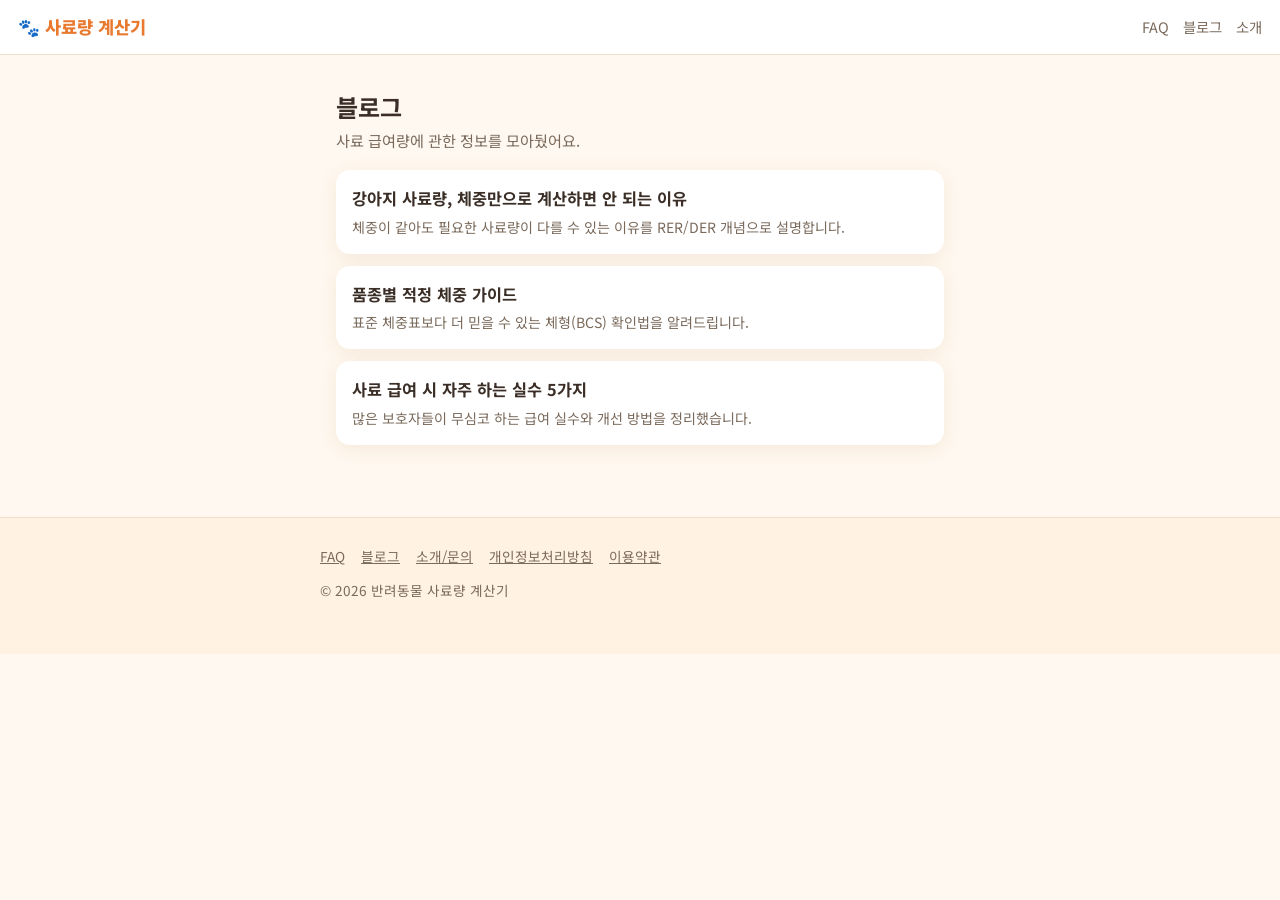
==== blog/index.html @ 7dec8ece "반려동물 사료량 계산기 초기 버전 (1차 스테이지) 간편모드/상세모드 DER 계산기, 컵·숟가락 SVG 시각화, 사료 소진일 캘린더 연동, URL 공유, 블로그/FAQ/법적 페이지" ====
<!DOCTYPE html>
<html lang="ko">
<head>
<meta charset="UTF-8">
<meta name="viewport" content="width=device-width, initial-scale=1.0">
<title>블로그 | 반려동물 사료량 계산기</title>
<meta name="description" content="강아지·고양이 사료 급여량과 관련된 정보 글 모음입니다.">
<meta name="robots" content="index, follow">
<link rel="canonical" href="https://example.com/blog/">
<meta property="og:type" content="website">
<meta property="og:title" content="블로그 | 반려동물 사료량 계산기">
<meta property="og:description" content="강아지·고양이 사료 급여량과 관련된 정보 글 모음입니다.">
<meta property="og:image" content="https://example.com/assets/og-image.png">
<meta property="og:url" content="https://example.com/blog/">
<link href="https://fonts.googleapis.com/css2?family=Noto+Sans+KR:wght@400;700;800;900&display=swap" rel="stylesheet">
<link rel="stylesheet" href="../css/style.css">
</head>
<body>

<header class="site-header">
  <a href="/" class="logo" aria-label="반려동물 사료량 계산기 홈으로">🐾 사료량 계산기</a>
  <nav class="site-nav" aria-label="주요 메뉴">
    <a href="/faq.html">FAQ</a>
    <a href="/blog/">블로그</a>
    <a href="/about.html">소개</a>
  </nav>
</header>

<main>
  <h1>블로그</h1>
  <p class="subtitle">사료 급여량에 관한 정보를 모아뒀어요.</p>

  <ul class="post-list">
    <li>
      <a href="/blog/weight-only-is-not-enough.html">
        <h3>강아지 사료량, 체중만으로 계산하면 안 되는 이유</h3>
        <p>체중이 같아도 필요한 사료량이 다를 수 있는 이유를 RER/DER 개념으로 설명합니다.</p>
      </a>
    </li>
    <li>
      <a href="/blog/breed-weight-guide.html">
        <h3>품종별 적정 체중 가이드</h3>
        <p>표준 체중표보다 더 믿을 수 있는 체형(BCS) 확인법을 알려드립니다.</p>
      </a>
    </li>
    <li>
      <a href="/blog/common-feeding-mistakes.html">
        <h3>사료 급여 시 자주 하는 실수 5가지</h3>
        <p>많은 보호자들이 무심코 하는 급여 실수와 개선 방법을 정리했습니다.</p>
      </a>
    </li>
  </ul>
</main>

<footer class="site-footer">
  <div class="footer-inner">
    <nav aria-label="하단 메뉴">
      <a href="/faq.html">FAQ</a>
      <a href="/blog/">블로그</a>
      <a href="/about.html">소개/문의</a>
      <a href="/privacy.html">개인정보처리방침</a>
      <a href="/terms.html">이용약관</a>
    </nav>
    <p>© 2026 반려동물 사료량 계산기</p>
  </div>
</footer>

</body>
</html>
---- css/style.css ----
/* ==========================================================================
   반려동물 사료량 계산기 - 공통 스타일
   웜톤/파스텔 팔레트, 모바일 퍼스트
   ========================================================================== */

:root {
  --color-bg: #fff8f0;
  --color-bg-card: #ffffff;
  --color-primary: #ff9a5a;
  --color-primary-dark: #e8792f;
  --color-primary-light: #ffe3c9;
  --color-accent: #ffb677;
  --color-text: #3a2e26;
  --color-text-muted: #7a6a5c;
  --color-border: #f0dfc9;
  --color-success: #6fb98f;
  --color-danger: #e2664d;
  --color-badge-bg: #fff1e0;
  --radius-sm: 8px;
  --radius-md: 14px;
  --radius-lg: 22px;
  --shadow-card: 0 4px 18px rgba(180, 120, 60, 0.12);
  --font-base: "Noto Sans KR", -apple-system, BlinkMacSystemFont, "Malgun Gothic", sans-serif;
}

* {
  box-sizing: border-box;
}

html {
  -webkit-text-size-adjust: 100%;
}

body {
  margin: 0;
  font-family: var(--font-base);
  background: var(--color-bg);
  color: var(--color-text);
  line-height: 1.5;
  min-height: 100vh;
}

img {
  max-width: 100%;
  display: block;
}

a {
  color: var(--color-primary-dark);
}

.hidden {
  display: none !important;
}

.visually-hidden {
  position: absolute;
  width: 1px;
  height: 1px;
  overflow: hidden;
  clip: rect(0 0 0 0);
  white-space: nowrap;
}

/* ---------- 레이아웃 ---------- */
.site-header {
  display: flex;
  align-items: center;
  justify-content: space-between;
  padding: 14px 18px;
  background: var(--color-bg-card);
  border-bottom: 1px solid var(--color-border);
  position: sticky;
  top: 0;
  z-index: 50;
}

.site-header .logo {
  font-weight: 800;
  font-size: 1.1rem;
  color: var(--color-primary-dark);
  text-decoration: none;
  display: flex;
  align-items: center;
  gap: 6px;
}

.site-nav {
  display: flex;
  gap: 14px;
  font-size: 0.9rem;
}

.site-nav a {
  color: var(--color-text-muted);
  text-decoration: none;
}

.site-nav a:hover,
.site-nav a:focus-visible {
  color: var(--color-primary-dark);
}

main {
  max-width: 640px;
  margin: 0 auto;
  padding: 16px 16px 60px;
}

.site-footer {
  background: #fff2e2;
  border-top: 1px solid var(--color-border);
  padding: 28px 18px 40px;
  font-size: 0.85rem;
  color: var(--color-text-muted);
}

.site-footer .footer-inner {
  max-width: 640px;
  margin: 0 auto;
}

.site-footer nav {
  display: flex;
  flex-wrap: wrap;
  gap: 10px 16px;
  margin-bottom: 12px;
}

.site-footer a {
  color: var(--color-text-muted);
  text-decoration: underline;
}

/* ---------- 타이틀/서브텍스트 ---------- */
h1 {
  font-size: 1.5rem;
  margin: 6px 0 4px;
}

h2 {
  font-size: 1.2rem;
  margin: 0 0 10px;
}

.subtitle {
  color: var(--color-text-muted);
  margin: 0 0 18px;
  font-size: 0.95rem;
}

/* ---------- 카드 ---------- */
.card {
  background: var(--color-bg-card);
  border-radius: var(--radius-lg);
  box-shadow: var(--shadow-card);
  padding: 18px;
  margin-bottom: 16px;
}

/* ---------- 폼 요소 ---------- */
.form-group {
  margin-bottom: 16px;
}

.form-group label,
.form-group legend {
  display: block;
  font-weight: 700;
  font-size: 0.92rem;
  margin-bottom: 8px;
  padding: 0;
}

.chip-group {
  display: flex;
  gap: 8px;
}

.chip {
  flex: 1;
  border: 2px solid var(--color-border);
  background: #fff;
  border-radius: var(--radius-md);
  padding: 12px 10px;
  font-size: 1rem;
  font-weight: 700;
  color: var(--color-text-muted);
  cursor: pointer;
  transition: all 0.15s ease;
}

.chip[aria-pressed="true"] {
  background: var(--color-primary);
  border-color: var(--color-primary);
  color: #fff;
}

.chip:focus-visible {
  outline: 3px solid var(--color-accent);
  outline-offset: 2px;
}

input[type="number"],
input[type="text"],
input[type="email"],
select,
textarea {
  width: 100%;
  padding: 12px 14px;
  border: 2px solid var(--color-border);
  border-radius: var(--radius-md);
  font-size: 1rem;
  background: #fff;
  color: var(--color-text);
  font-family: inherit;
}

input:focus-visible,
select:focus-visible,
textarea:focus-visible {
  outline: 3px solid var(--color-accent);
  outline-offset: 1px;
  border-color: var(--color-primary);
}

.field-row {
  display: flex;
  gap: 10px;
}

.field-row > * {
  flex: 1;
}

.field-hint {
  font-size: 0.8rem;
  color: var(--color-text-muted);
  margin-top: 6px;
}

.field-error {
  font-size: 0.82rem;
  color: var(--color-danger);
  margin-top: 6px;
  display: none;
}

.field-error.show {
  display: block;
}

.form-group.is-disabled {
  opacity: 0.5;
}

/* ---------- 버튼 ---------- */
.btn {
  display: inline-flex;
  align-items: center;
  justify-content: center;
  gap: 6px;
  width: 100%;
  padding: 14px 18px;
  border-radius: var(--radius-md);
  font-size: 1.02rem;
  font-weight: 800;
  border: none;
  cursor: pointer;
  text-decoration: none;
  text-align: center;
}

.btn-primary {
  background: linear-gradient(135deg, var(--color-primary), var(--color-primary-dark));
  color: #fff;
  box-shadow: 0 6px 16px rgba(232, 121, 47, 0.35);
}

.btn-primary:hover {
  filter: brightness(1.03);
}

.btn-secondary {
  background: var(--color-badge-bg);
  color: var(--color-primary-dark);
  border: 2px solid var(--color-primary-light);
}

.btn-ghost {
  background: transparent;
  color: var(--color-text-muted);
  border: 2px solid var(--color-border);
}

.btn-sm {
  width: auto;
  padding: 9px 14px;
  font-size: 0.88rem;
}

.btn:disabled {
  opacity: 0.55;
  cursor: not-allowed;
}

.btn-row {
  display: flex;
  gap: 10px;
  margin-top: 10px;
}

.btn-row .btn {
  flex: 1;
}

/* ---------- 결과 박스 ---------- */
.result-box {
  background: linear-gradient(160deg, #fff3e2, #ffffff);
  border: 1px solid var(--color-primary-light);
  border-radius: var(--radius-lg);
  padding: 22px 18px;
  text-align: center;
  margin-top: 18px;
}

.result-headline {
  font-size: 0.95rem;
  color: var(--color-text-muted);
  margin-bottom: 4px;
}

.result-kcal {
  font-size: 2.4rem;
  font-weight: 900;
  color: var(--color-primary-dark);
  line-height: 1.1;
}

.result-sub {
  margin-top: 10px;
  font-size: 1.05rem;
  font-weight: 700;
}

.result-note {
  font-size: 0.8rem;
  color: var(--color-text-muted);
  margin-top: 10px;
  line-height: 1.5;
}

.assumption-badges {
  display: flex;
  flex-wrap: wrap;
  gap: 6px;
  justify-content: center;
  margin-top: 12px;
}

.badge {
  background: var(--color-badge-bg);
  color: var(--color-primary-dark);
  border-radius: 999px;
  padding: 4px 12px;
  font-size: 0.78rem;
  font-weight: 700;
}

.disclaimer {
  font-size: 0.78rem;
  color: var(--color-text-muted);
  background: #fbf3e7;
  border-left: 3px solid var(--color-accent);
  padding: 10px 12px;
  border-radius: var(--radius-sm);
  margin-top: 14px;
  text-align: left;
}

.small-link {
  font-size: 0.82rem;
  color: var(--color-text-muted);
  text-decoration: underline;
}

/* ---------- 시각화 ---------- */
.visual-wrap {
  display: flex;
  flex-direction: column;
  align-items: center;
  margin: 16px 0;
}

.visual-wrap svg {
  width: 160px;
  height: auto;
}

.visual-caption {
  font-size: 0.78rem;
  color: var(--color-text-muted);
  margin-top: 6px;
  text-align: center;
}

.shape-picker {
  display: flex;
  gap: 6px;
  justify-content: center;
  margin-top: 10px;
}

.shape-btn {
  width: 34px;
  height: 34px;
  border-radius: 50%;
  border: 2px solid var(--color-border);
  background: #fff;
  cursor: pointer;
  display: flex;
  align-items: center;
  justify-content: center;
}

.shape-btn[aria-pressed="true"] {
  border-color: var(--color-primary);
  background: var(--color-primary-light);
}

/* ---------- 아코디언 (FAQ) ---------- */
.accordion-item {
  border-bottom: 1px solid var(--color-border);
}

.accordion-item:last-child {
  border-bottom: none;
}

.accordion-trigger {
  width: 100%;
  text-align: left;
  background: none;
  border: none;
  padding: 16px 4px;
  font-size: 1rem;
  font-weight: 700;
  color: var(--color-text);
  cursor: pointer;
  display: flex;
  justify-content: space-between;
  align-items: center;
  gap: 10px;
}

.accordion-trigger .plus {
  transition: transform 0.2s ease;
  color: var(--color-primary-dark);
  font-size: 1.2rem;
}

.accordion-trigger[aria-expanded="true"] .plus {
  transform: rotate(45deg);
}

.accordion-panel {
  padding: 0 4px 16px;
  color: var(--color-text-muted);
  font-size: 0.92rem;
  line-height: 1.6;
}

/* ---------- 광고/제휴 자리 ---------- */
.ad-slot {
  background: repeating-linear-gradient(45deg, #f5ebdc, #f5ebdc 10px, #efe1cb 10px, #efe1cb 20px);
  border: 1px dashed var(--color-border);
  border-radius: var(--radius-md);
  min-height: 90px;
  display: flex;
  align-items: center;
  justify-content: center;
  color: var(--color-text-muted);
  font-size: 0.78rem;
  margin: 18px 0;
}

.affiliate-box {
  background: #fff;
  border: 1px solid var(--color-border);
  border-radius: var(--radius-md);
  padding: 14px;
  margin: 14px 0;
}

.affiliate-disclosure {
  font-size: 0.72rem;
  color: var(--color-text-muted);
  margin-top: 8px;
}

/* ---------- 블로그 ---------- */
.post-list {
  list-style: none;
  padding: 0;
  margin: 0;
}

.post-list li {
  margin-bottom: 12px;
}

.post-list a {
  display: block;
  background: var(--color-bg-card);
  border-radius: var(--radius-md);
  padding: 16px;
  text-decoration: none;
  box-shadow: var(--shadow-card);
}

.post-list h3 {
  margin: 0 0 6px;
  color: var(--color-text);
  font-size: 1.02rem;
}

.post-list p {
  margin: 0;
  color: var(--color-text-muted);
  font-size: 0.88rem;
}

article.post-body {
  background: var(--color-bg-card);
  border-radius: var(--radius-lg);
  box-shadow: var(--shadow-card);
  padding: 22px 20px;
}

article.post-body h1 {
  margin-top: 0;
}

article.post-body p {
  margin: 0 0 14px;
  font-size: 0.96rem;
}

/* ---------- 유틸 ---------- */
.toast {
  position: fixed;
  bottom: 24px;
  left: 50%;
  transform: translateX(-50%) translateY(20px);
  background: var(--color-text);
  color: #fff;
  padding: 10px 18px;
  border-radius: 999px;
  font-size: 0.85rem;
  opacity: 0;
  pointer-events: none;
  transition: all 0.25s ease;
  z-index: 100;
}

.toast.show {
  opacity: 1;
  transform: translateX(-50%) translateY(0);
}

/* ---------- 반응형 ---------- */
@media (min-width: 640px) {
  main {
    padding-top: 28px;
  }
  .result-kcal {
    font-size: 2.8rem;
  }
}

/* ---------- 인쇄 ---------- */
@media print {
  .site-header,
  .site-footer,
  .ad-slot,
  .affiliate-box,
  form,
  .btn-row,
  .share-row,
  #back-to-simple,
  .shape-picker {
    display: none !important;
  }
  body {
    background: #fff;
  }
  .card,
  .result-box {
    box-shadow: none;
    border: 1px solid #ccc;
  }
}
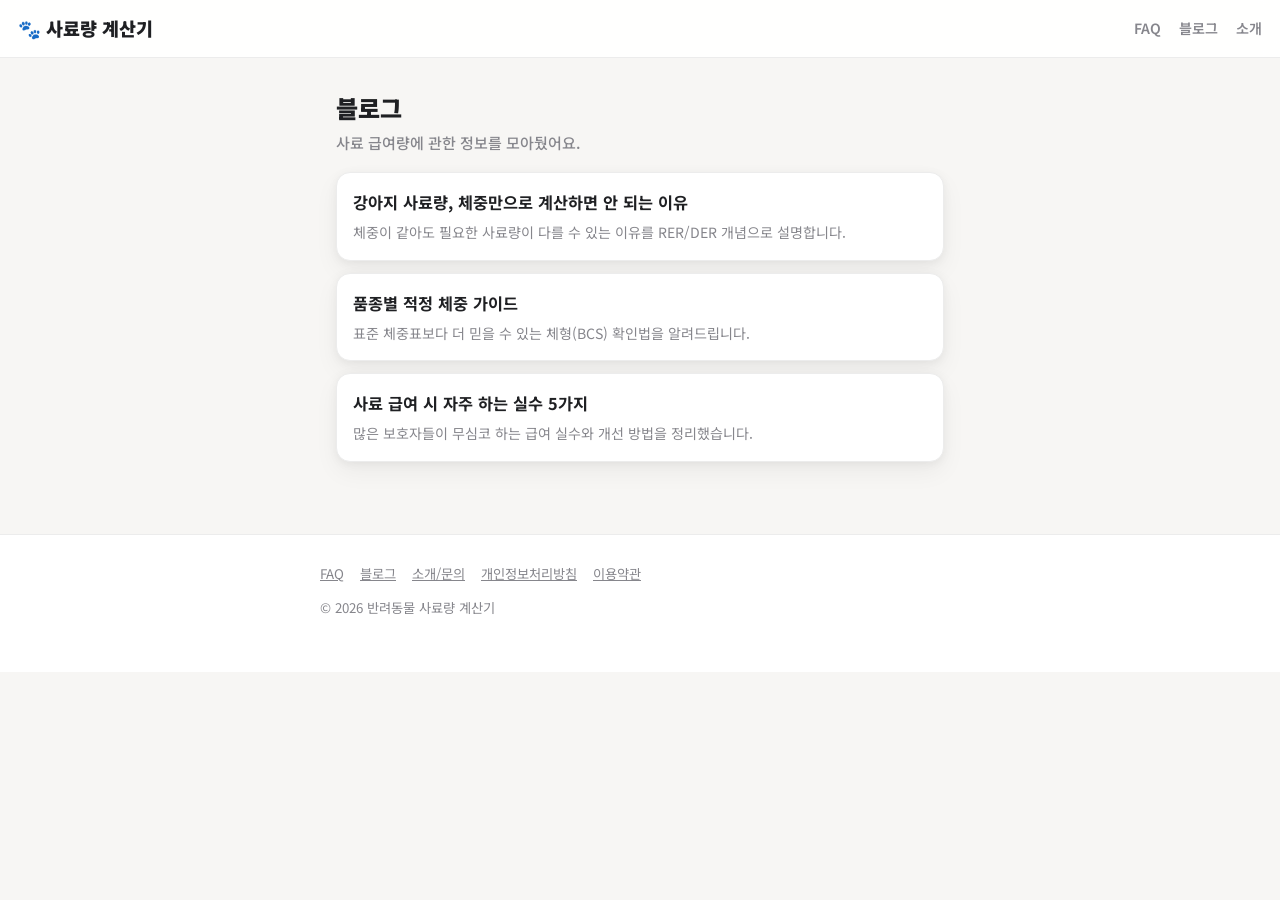
==== commit df92da65: "배포 도메인 반영 및 내비게이션 링크를 상대경로로 전환 canonical/OG 태그, sitemap.xml, robots.txt의 example.com 플레이스홀더를 실제 배포 주" ====
--- a/blog/index.html
+++ b/blog/index.html
@@ -6,23 +6,23 @@
 <title>블로그 | 반려동물 사료량 계산기</title>
 <meta name="description" content="강아지·고양이 사료 급여량과 관련된 정보 글 모음입니다.">
 <meta name="robots" content="index, follow">
-<link rel="canonical" href="https://example.com/blog/">
+<link rel="canonical" href="https://pet-food-calculator-eta.vercel.app/blog/">
 <meta property="og:type" content="website">
 <meta property="og:title" content="블로그 | 반려동물 사료량 계산기">
 <meta property="og:description" content="강아지·고양이 사료 급여량과 관련된 정보 글 모음입니다.">
-<meta property="og:image" content="https://example.com/assets/og-image.png">
-<meta property="og:url" content="https://example.com/blog/">
+<meta property="og:image" content="https://pet-food-calculator-eta.vercel.app/assets/og-image.png">
+<meta property="og:url" content="https://pet-food-calculator-eta.vercel.app/blog/">
 <link href="https://fonts.googleapis.com/css2?family=Noto+Sans+KR:wght@400;700;800;900&display=swap" rel="stylesheet">
 <link rel="stylesheet" href="../css/style.css">
 </head>
 <body>
 
 <header class="site-header">
-  <a href="/" class="logo" aria-label="반려동물 사료량 계산기 홈으로">🐾 사료량 계산기</a>
+  <a href="../" class="logo" aria-label="반려동물 사료량 계산기 홈으로">🐾 사료량 계산기</a>
   <nav class="site-nav" aria-label="주요 메뉴">
-    <a href="/faq.html">FAQ</a>
-    <a href="/blog/">블로그</a>
-    <a href="/about.html">소개</a>
+    <a href="../faq.html">FAQ</a>
+    <a href="./">블로그</a>
+    <a href="../about.html">소개</a>
   </nav>
 </header>
 
@@ -32,19 +32,19 @@
 
   <ul class="post-list">
     <li>
-      <a href="/blog/weight-only-is-not-enough.html">
+      <a href="weight-only-is-not-enough.html">
         <h3>강아지 사료량, 체중만으로 계산하면 안 되는 이유</h3>
         <p>체중이 같아도 필요한 사료량이 다를 수 있는 이유를 RER/DER 개념으로 설명합니다.</p>
       </a>
     </li>
     <li>
-      <a href="/blog/breed-weight-guide.html">
+      <a href="breed-weight-guide.html">
         <h3>품종별 적정 체중 가이드</h3>
         <p>표준 체중표보다 더 믿을 수 있는 체형(BCS) 확인법을 알려드립니다.</p>
       </a>
     </li>
     <li>
-      <a href="/blog/common-feeding-mistakes.html">
+      <a href="common-feeding-mistakes.html">
         <h3>사료 급여 시 자주 하는 실수 5가지</h3>
         <p>많은 보호자들이 무심코 하는 급여 실수와 개선 방법을 정리했습니다.</p>
       </a>
@@ -55,11 +55,11 @@
 <footer class="site-footer">
   <div class="footer-inner">
     <nav aria-label="하단 메뉴">
-      <a href="/faq.html">FAQ</a>
-      <a href="/blog/">블로그</a>
-      <a href="/about.html">소개/문의</a>
-      <a href="/privacy.html">개인정보처리방침</a>
-      <a href="/terms.html">이용약관</a>
+      <a href="../faq.html">FAQ</a>
+      <a href="./">블로그</a>
+      <a href="../about.html">소개/문의</a>
+      <a href="../privacy.html">개인정보처리방침</a>
+      <a href="../terms.html">이용약관</a>
     </nav>
     <p>© 2026 반려동물 사료량 계산기</p>
   </div>
--- a/css/style.css
+++ b/css/style.css
@@ -1,26 +1,28 @@
 /* ==========================================================================
    반려동물 사료량 계산기 - 공통 스타일
-   웜톤/파스텔 팔레트, 모바일 퍼스트
+   국내 펫커머스 앱 스타일 참고: 화이트 베이스 + 코랄 포인트 컬러, 카드형 UI
    ========================================================================== */
 
 :root {
-  --color-bg: #fff8f0;
+  --color-bg: #f7f6f4;
   --color-bg-card: #ffffff;
-  --color-primary: #ff9a5a;
-  --color-primary-dark: #e8792f;
-  --color-primary-light: #ffe3c9;
-  --color-accent: #ffb677;
-  --color-text: #3a2e26;
-  --color-text-muted: #7a6a5c;
-  --color-border: #f0dfc9;
-  --color-success: #6fb98f;
-  --color-danger: #e2664d;
-  --color-badge-bg: #fff1e0;
+  --color-primary: #ff5a3c;
+  --color-primary-dark: #e6431f;
+  --color-primary-light: #ffe4dc;
+  --color-accent: #2ec4b6;
+  --color-accent-light: #e2f7f4;
+  --color-text: #1f2023;
+  --color-text-muted: #86868c;
+  --color-border: #ececec;
+  --color-success: #2ec4b6;
+  --color-danger: #ef4444;
+  --color-badge-bg: #fff1ee;
   --radius-sm: 8px;
   --radius-md: 14px;
-  --radius-lg: 22px;
-  --shadow-card: 0 4px 18px rgba(180, 120, 60, 0.12);
-  --font-base: "Noto Sans KR", -apple-system, BlinkMacSystemFont, "Malgun Gothic", sans-serif;
+  --radius-lg: 20px;
+  --shadow-card: 0 2px 10px rgba(20, 20, 20, 0.05), 0 10px 24px rgba(20, 20, 20, 0.05);
+  --shadow-btn: 0 8px 20px rgba(255, 90, 60, 0.28);
+  --font-base: "Pretendard", "Noto Sans KR", -apple-system, BlinkMacSystemFont, "Malgun Gothic", sans-serif;
 }
 
 * {
@@ -29,6 +31,7 @@
 
 html {
   -webkit-text-size-adjust: 100%;
+  scroll-padding-top: 72px;
 }
 
 body {
@@ -36,8 +39,10 @@
   font-family: var(--font-base);
   background: var(--color-bg);
   color: var(--color-text);
-  line-height: 1.5;
+  line-height: 1.6;
   min-height: 100vh;
+  word-break: keep-all;
+  overflow-wrap: break-word;
 }
 
 img {
@@ -68,7 +73,8 @@
   align-items: center;
   justify-content: space-between;
   padding: 14px 18px;
-  background: var(--color-bg-card);
+  background: rgba(255, 255, 255, 0.92);
+  backdrop-filter: saturate(180%) blur(10px);
   border-bottom: 1px solid var(--color-border);
   position: sticky;
   top: 0;
@@ -76,9 +82,9 @@
 }
 
 .site-header .logo {
-  font-weight: 800;
-  font-size: 1.1rem;
-  color: var(--color-primary-dark);
+  font-weight: 900;
+  font-size: 1.15rem;
+  color: var(--color-text);
   text-decoration: none;
   display: flex;
   align-items: center;
@@ -87,31 +93,32 @@
 
 .site-nav {
   display: flex;
-  gap: 14px;
-  font-size: 0.9rem;
+  gap: 18px;
+  font-size: 0.88rem;
 }
 
 .site-nav a {
   color: var(--color-text-muted);
   text-decoration: none;
+  font-weight: 600;
 }
 
 .site-nav a:hover,
 .site-nav a:focus-visible {
-  color: var(--color-primary-dark);
+  color: var(--color-primary);
 }
 
 main {
   max-width: 640px;
   margin: 0 auto;
-  padding: 16px 16px 60px;
+  padding: 18px 16px 60px;
 }
 
 .site-footer {
-  background: #fff2e2;
+  background: #ffffff;
   border-top: 1px solid var(--color-border);
   padding: 28px 18px 40px;
-  font-size: 0.85rem;
+  font-size: 0.83rem;
   color: var(--color-text-muted);
 }
 
@@ -135,18 +142,24 @@
 /* ---------- 타이틀/서브텍스트 ---------- */
 h1 {
   font-size: 1.5rem;
-  margin: 6px 0 4px;
+  font-weight: 900;
+  line-height: 1.35;
+  margin: 6px 0 6px;
 }
 
 h2 {
-  font-size: 1.2rem;
+  font-size: 1.15rem;
+  font-weight: 800;
+  line-height: 1.4;
   margin: 0 0 10px;
 }
 
 .subtitle {
   color: var(--color-text-muted);
   margin: 0 0 18px;
-  font-size: 0.95rem;
+  font-size: 0.94rem;
+  font-weight: 500;
+  line-height: 1.55;
 }
 
 /* ---------- 카드 ---------- */
@@ -154,36 +167,41 @@
   background: var(--color-bg-card);
   border-radius: var(--radius-lg);
   box-shadow: var(--shadow-card);
-  padding: 18px;
+  padding: 20px 18px;
   margin-bottom: 16px;
+  border: 1px solid var(--color-border);
 }
 
 /* ---------- 폼 요소 ---------- */
 .form-group {
-  margin-bottom: 16px;
+  margin-bottom: 18px;
 }
 
 .form-group label,
 .form-group legend {
   display: block;
   font-weight: 700;
-  font-size: 0.92rem;
+  font-size: 0.9rem;
   margin-bottom: 8px;
   padding: 0;
+  color: var(--color-text);
 }
 
 .chip-group {
   display: flex;
   gap: 8px;
+  background: #f4f3f1;
+  padding: 4px;
+  border-radius: var(--radius-md);
 }
 
 .chip {
   flex: 1;
-  border: 2px solid var(--color-border);
-  background: #fff;
-  border-radius: var(--radius-md);
-  padding: 12px 10px;
-  font-size: 1rem;
+  border: none;
+  background: transparent;
+  border-radius: calc(var(--radius-md) - 4px);
+  padding: 11px 10px;
+  font-size: 0.96rem;
   font-weight: 700;
   color: var(--color-text-muted);
   cursor: pointer;
@@ -191,13 +209,13 @@
 }
 
 .chip[aria-pressed="true"] {
-  background: var(--color-primary);
-  border-color: var(--color-primary);
-  color: #fff;
+  background: #ffffff;
+  color: var(--color-primary);
+  box-shadow: 0 2px 6px rgba(20, 20, 20, 0.08);
 }
 
 .chip:focus-visible {
-  outline: 3px solid var(--color-accent);
+  outline: 2px solid var(--color-primary);
   outline-offset: 2px;
 }
 
@@ -208,10 +226,10 @@
 textarea {
   width: 100%;
   padding: 12px 14px;
-  border: 2px solid var(--color-border);
+  border: 1.5px solid var(--color-border);
   border-radius: var(--radius-md);
   font-size: 1rem;
-  background: #fff;
+  background: #fbfbfa;
   color: var(--color-text);
   font-family: inherit;
 }
@@ -219,9 +237,10 @@
 input:focus-visible,
 select:focus-visible,
 textarea:focus-visible {
-  outline: 3px solid var(--color-accent);
-  outline-offset: 1px;
+  outline: none;
   border-color: var(--color-primary);
+  background: #fff;
+  box-shadow: 0 0 0 3px var(--color-primary-light);
 }
 
 .field-row {
@@ -244,6 +263,7 @@
   color: var(--color-danger);
   margin-top: 6px;
   display: none;
+  font-weight: 600;
 }
 
 .field-error.show {
@@ -251,7 +271,7 @@
 }
 
 .form-group.is-disabled {
-  opacity: 0.5;
+  opacity: 0.45;
 }
 
 /* ---------- 버튼 ---------- */
@@ -261,46 +281,51 @@
   justify-content: center;
   gap: 6px;
   width: 100%;
-  padding: 14px 18px;
+  padding: 15px 18px;
   border-radius: var(--radius-md);
-  font-size: 1.02rem;
+  font-size: 1rem;
   font-weight: 800;
   border: none;
   cursor: pointer;
   text-decoration: none;
   text-align: center;
+  transition: transform 0.08s ease, filter 0.15s ease;
 }
 
 .btn-primary {
-  background: linear-gradient(135deg, var(--color-primary), var(--color-primary-dark));
+  background: var(--color-primary);
   color: #fff;
-  box-shadow: 0 6px 16px rgba(232, 121, 47, 0.35);
+  box-shadow: var(--shadow-btn);
 }
 
 .btn-primary:hover {
-  filter: brightness(1.03);
+  filter: brightness(1.05);
+}
+
+.btn-primary:active {
+  transform: scale(0.98);
 }
 
 .btn-secondary {
   background: var(--color-badge-bg);
   color: var(--color-primary-dark);
-  border: 2px solid var(--color-primary-light);
+  border: none;
 }
 
 .btn-ghost {
-  background: transparent;
-  color: var(--color-text-muted);
-  border: 2px solid var(--color-border);
+  background: #f4f3f1;
+  color: var(--color-text-muted);
+  border: none;
 }
 
 .btn-sm {
   width: auto;
   padding: 9px 14px;
-  font-size: 0.88rem;
+  font-size: 0.86rem;
 }
 
 .btn:disabled {
-  opacity: 0.55;
+  opacity: 0.5;
   cursor: not-allowed;
 }
 
@@ -316,25 +341,28 @@
 
 /* ---------- 결과 박스 ---------- */
 .result-box {
-  background: linear-gradient(160deg, #fff3e2, #ffffff);
-  border: 1px solid var(--color-primary-light);
+  background: var(--color-bg-card);
+  border: 1px solid var(--color-border);
   border-radius: var(--radius-lg);
-  padding: 22px 18px;
+  padding: 26px 20px;
   text-align: center;
   margin-top: 18px;
+  box-shadow: var(--shadow-card);
 }
 
 .result-headline {
-  font-size: 0.95rem;
-  color: var(--color-text-muted);
-  margin-bottom: 4px;
+  font-size: 0.88rem;
+  font-weight: 700;
+  color: var(--color-text-muted);
+  margin-bottom: 6px;
 }
 
 .result-kcal {
-  font-size: 2.4rem;
+  font-size: 2.6rem;
   font-weight: 900;
-  color: var(--color-primary-dark);
+  color: var(--color-text);
   line-height: 1.1;
+  letter-spacing: -0.02em;
 }
 
 .result-sub {
@@ -355,27 +383,32 @@
   flex-wrap: wrap;
   gap: 6px;
   justify-content: center;
-  margin-top: 12px;
+  margin-top: 14px;
 }
 
 .badge {
   background: var(--color-badge-bg);
   color: var(--color-primary-dark);
   border-radius: 999px;
-  padding: 4px 12px;
-  font-size: 0.78rem;
-  font-weight: 700;
+  padding: 5px 12px;
+  font-size: 0.76rem;
+  font-weight: 800;
+}
+
+.badge.badge-accent {
+  background: var(--color-accent-light);
+  color: #1a8a80;
 }
 
 .disclaimer {
-  font-size: 0.78rem;
-  color: var(--color-text-muted);
-  background: #fbf3e7;
-  border-left: 3px solid var(--color-accent);
+  font-size: 0.76rem;
+  color: var(--color-text-muted);
+  background: #f7f6f4;
+  border-radius: var(--radius-sm);
   padding: 10px 12px;
-  border-radius: var(--radius-sm);
-  margin-top: 14px;
+  margin-top: 16px;
   text-align: left;
+  line-height: 1.5;
 }
 
 .small-link {
@@ -389,43 +422,29 @@
   display: flex;
   flex-direction: column;
   align-items: center;
-  margin: 16px 0;
+  margin: 20px 0 4px;
+  padding-top: 18px;
+  border-top: 1px dashed var(--color-border);
 }
 
 .visual-wrap svg {
-  width: 160px;
+  width: 150px;
   height: auto;
-}
-
-.visual-caption {
+  filter: drop-shadow(0 6px 10px rgba(20, 20, 20, 0.08));
+}
+
+.visual-caption-main {
+  font-size: 1rem;
+  font-weight: 800;
+  color: var(--color-text);
+  margin: 14px 0 2px;
+}
+
+.visual-caption-sub {
   font-size: 0.78rem;
   color: var(--color-text-muted);
-  margin-top: 6px;
+  margin: 0;
   text-align: center;
-}
-
-.shape-picker {
-  display: flex;
-  gap: 6px;
-  justify-content: center;
-  margin-top: 10px;
-}
-
-.shape-btn {
-  width: 34px;
-  height: 34px;
-  border-radius: 50%;
-  border: 2px solid var(--color-border);
-  background: #fff;
-  cursor: pointer;
-  display: flex;
-  align-items: center;
-  justify-content: center;
-}
-
-.shape-btn[aria-pressed="true"] {
-  border-color: var(--color-primary);
-  background: var(--color-primary-light);
 }
 
 /* ---------- 아코디언 (FAQ) ---------- */
@@ -455,7 +474,7 @@
 
 .accordion-trigger .plus {
   transition: transform 0.2s ease;
-  color: var(--color-primary-dark);
+  color: var(--color-primary);
   font-size: 1.2rem;
 }
 
@@ -472,8 +491,8 @@
 
 /* ---------- 광고/제휴 자리 ---------- */
 .ad-slot {
-  background: repeating-linear-gradient(45deg, #f5ebdc, #f5ebdc 10px, #efe1cb 10px, #efe1cb 20px);
-  border: 1px dashed var(--color-border);
+  background: #f4f3f1;
+  border: 1px dashed #ddd;
   border-radius: var(--radius-md);
   min-height: 90px;
   display: flex;
@@ -512,6 +531,7 @@
 .post-list a {
   display: block;
   background: var(--color-bg-card);
+  border: 1px solid var(--color-border);
   border-radius: var(--radius-md);
   padding: 16px;
   text-decoration: none;
@@ -532,6 +552,7 @@
 
 article.post-body {
   background: var(--color-bg-card);
+  border: 1px solid var(--color-border);
   border-radius: var(--radius-lg);
   box-shadow: var(--shadow-card);
   padding: 22px 20px;
@@ -574,7 +595,7 @@
     padding-top: 28px;
   }
   .result-kcal {
-    font-size: 2.8rem;
+    font-size: 3rem;
   }
 }
 
@@ -587,8 +608,7 @@
   form,
   .btn-row,
   .share-row,
-  #back-to-simple,
-  .shape-picker {
+  #back-to-simple {
     display: none !important;
   }
   body {
